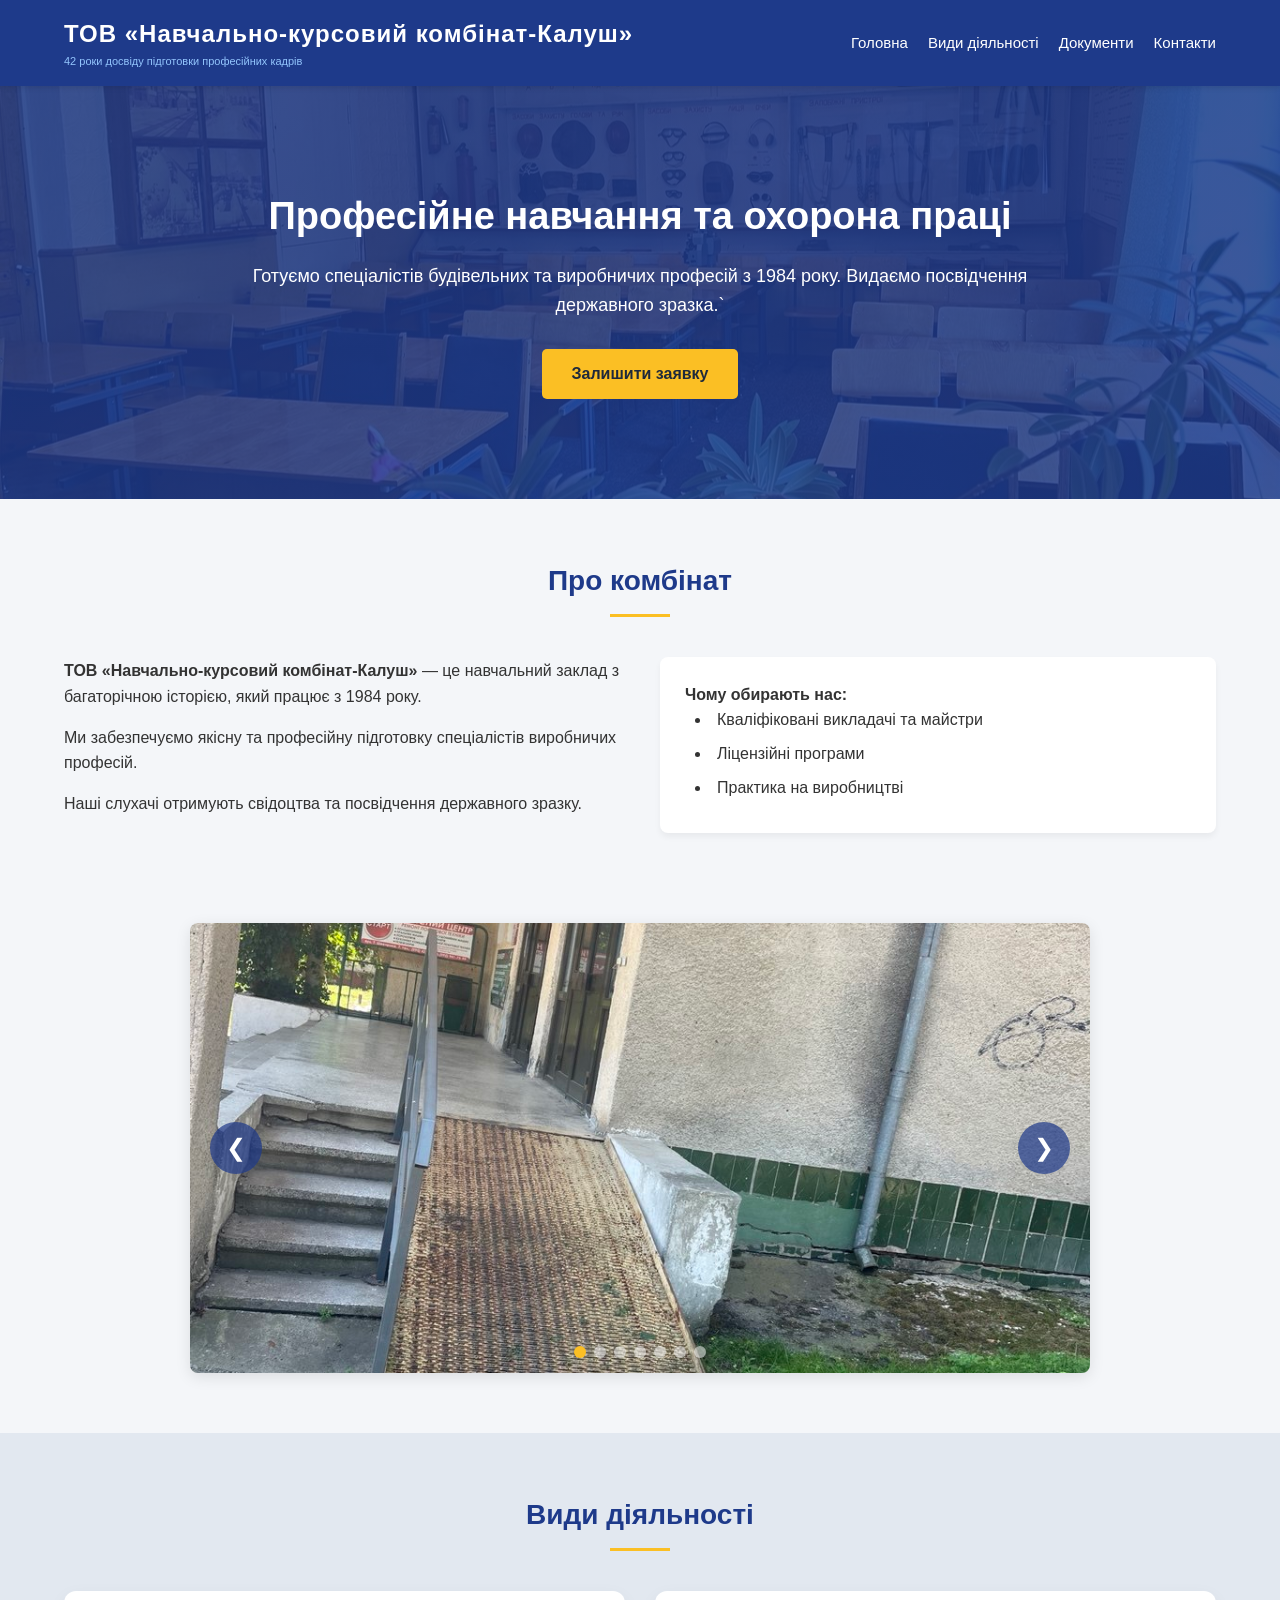
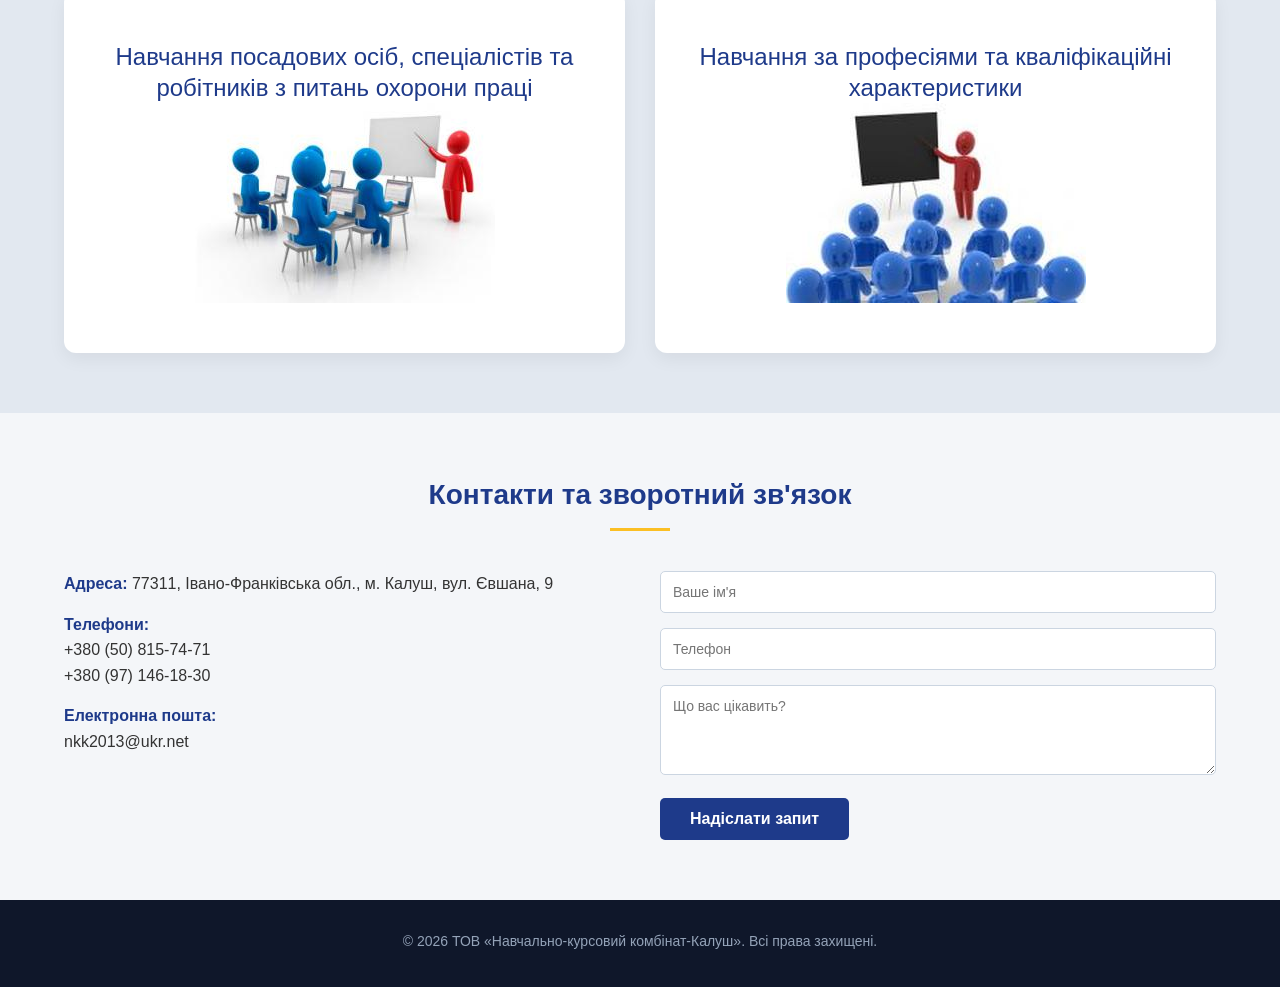
==== index.html @ 24029d6a "Add files via upload" ====
<!DOCTYPE html>
<html lang="uk">
<head>
    <meta charset="UTF-8">
    <meta name="viewport" content="width=device-width, initial-scale=1.0">
    <title>ТОВ «Навчально-курсовий комбінат-Калуш»</title>
    <link rel="stylesheet" href="style.css">
</head>
<body>

    <header id="home">
        <div class="container header-content">
            <div class="logo">
                <h1>ТОВ «Навчально-курсовий комбінат-Калуш»</h1>
                <p>42 роки досвіду підготовки професійних кадрів</p>
            </div>
            <nav>
                <ul>
                    <li><a href="index.html">Головна</a></li>
                    <li><a href="index.html#services">Види діяльності</a></li>
                    <li><a href="documents.html">Документи</a></li>
                    <li><a href="index.html#contacts">Контакти</a></li>
                </ul>
            </nav>
        </div>
    </header>

    <section class="hero">
        <div class="container">
            <h2>Професійне навчання та охорона праці</h2>
            <p>Готуємо спеціалістів будівельних та виробничих професій з 1984 року. Видаємо посвідчення державного зразка.`</p>
            <a href="#contacts" class="btn">Залишити заявку</a>
        </div>
    </section>

    <section id="about" class="section">
        <div class="container">
            <h2 class="section-title">Про комбінат</h2>
            <div class="about-grid">
                <div class="about-text">
                    <p><strong>ТОВ «Навчально-курсовий комбінат-Калуш»</strong> — це навчальний заклад з багаторічною історією, який працює з 1984 року.</p>
                    <p>Ми забезпечуємо якісну та професійну підготовку спеціалістів виробничих професій.</p>
                    <p>Наші слухачі отримують свідоцтва та посвідчення державного зразку.</p>
                </div>
                <div class="about-card">
                    <p><strong>Чому обирають нас:</strong></p>
                    <ul>
                        <li>Кваліфіковані викладачі та майстри</li>
                        <li>Ліцензійні програми</li>
                        <li>Практика на виробництві</li>
                    </ul>
                </div>
            </div>
        </div>
    </section>

    <section class="carousel-section">
        <div class="container">
            <div class="carousel-container">
                <div class="carousel-slide">
                    <img src="images/photo_2026-07-14_14-27-04.jpg">
                    <img src="images/photo_2026-07-14_14-27-09.jpg">
                    <img src="images/photo_2026-07-14_14-27-13.jpg">
                    <img src="images/photo_2026-07-14_14-27-16.jpg">
                    <img src="images/photo_2026-07-14_14-27-20.jpg">
                    <img src="images/photo_2026-07-14_14-27-23.jpg">
                    <img src="images/photo_2026-07-14_14-27-26.jpg">
                </div>
                
                <button class="carousel-btn prev-btn">&#10094;</button>
                <button class="carousel-btn next-btn">&#10095;</button>
                
                <div class="carousel-dots">
                    <span class="dot active"></span>
                    <span class="dot"></span>
                    <span class="dot"></span>
                    <span class="dot"></span>
                    <span class="dot"></span>
                    <span class="dot"></span>
                    <span class="dot"></span>
                </div>
            </div>
        </div>
    </section>

    <script>
    const slide = document.querySelector('.carousel-slide');
    const images = document.querySelectorAll('.carousel-slide img');
    const prevBtn = document.querySelector('.prev-btn');
    const nextBtn = document.querySelector('.next-btn');
    const dots = document.querySelectorAll('.dot');

    let counter = 0;
    const size = 100; // зміщення у відсотках

    function updateCarousel() {
        slide.style.transform = 'translateX(' + (-size * counter) + '%)';
        dots.forEach(dot => dot.classList.remove('active'));
        if (dots[counter]) {
            dots[counter].classList.add('active');
        }
    }

    nextBtn.addEventListener('click', () => {
        if (counter >= images.length - 1) {
            counter = 0;
        } else {
            counter++;
        }
        updateCarousel();
    });

    prevBtn.addEventListener('click', () => {
        if (counter <= 0) {
            counter = images.length - 1;
        } else {
            counter--;
        }
        updateCarousel();
    });

    // Кліки по точках працюють динамічно для будь-якої кількості
    dots.forEach((dot, index) => {
        dot.addEventListener('click', () => {
            counter = index;
            updateCarousel();
        });
    });

    // Автоперекручування кожні 5 секунд
    setInterval(() => {
        nextBtn.click();
    }, 5000);
</script>

    <section id="services" class="section services">
        <div class="container">
            <h2 class="section-title">Види діяльності</h2>
            <div class="services-grid">
                <a href="safety.html" class="service-card">
                    <p>Навчання посадових осіб, спеціалістів та робітників з питань охорони праці</p>
                    <img src="images/navchannya1.jpg">
                </a>
                <a href="profesii.html" class="service-card">
                    <p>Навчання за професіями та кваліфікаційні характеристики</p>
                    <img src="images/navchannya3.jpg">
                </a>
            </div>
        </div>
    </section>

    <section id="contacts" class="section">
        <div class="container">
            <h2 class="section-title">Контакти та зворотний зв'язок</h2>
            <div class="contact-info">
                <div class="info-block">
                    <p><strong>Адреса:</strong> 77311, Івано-Франківська обл., м. Калуш, вул. Євшана, 9</p>
                    <p><strong>Телефони:</strong> <br> +380 (50) 815-74-71 <br> +380 (97) 146-18-30</p>
                    <p><strong>Електронна пошта:</strong> <br> nkk2013@ukr.net</p>
                </div>
                <div class="contact-form">
                    <form action="https://api.web3forms.com/submit" method="POST" onsubmit="alert('Дякуємо! Наш менеджер звʼяжеться з вами.'); return false;">
                        <input type="text" placeholder="Ваше ім'я" required>
                        <input type="tel" placeholder="Телефон" required>
                        <textarea rows="4" placeholder="Що вас цікавить?" required></textarea>
                        <button type="submit">Надіслати запит</button>
                    </form>
                </div>
            </div>
        </div>
    </section>

    <footer>
        <div class="container">
            <p>&copy; 2026 ТОВ «Навчально-курсовий комбінат-Калуш». Всі права захищені.</p>
        </div>
    </footer>

</body>
</html>
---- style.css ----
/* Базові стилі та скидання */
* {
    margin: 0;
    padding: 0;
    box-sizing: border-box;
    font-family: 'Segoe UI', Tahoma, Geneva, Verdana, sans-serif;
}

body {
    background-color: #f4f6f9;
    color: #333;
    line-height: 1.6;
}

header {
    background-color: #1e3a8a;
    color: #fff;
    padding: 15px 0;
    position: sticky;
    top: 0;
    z-index: 1000;
    box-shadow: 0 2px 5px rgba(0,0,0,0.1);
}

.container {
    width: 90%;
    max-width: 1200px;
    margin: 0 auto;
}

.header-content {
    display: flex;
    justify-content: space-between;
    align-items: center;
}

.logo h1 {
    font-size: 24px;
    font-weight: bold;
    letter-spacing: 1px;
}

.logo p {
    font-size: 11px;
    color: #93c5fd;
}

nav ul {
    display: flex;
    list-style: none;
}

nav ul li {
    margin-left: 20px;
}

nav ul li a {
    color: #fff;
    text-decoration: none;
    font-size: 15px;
    transition: color 0.3s;
}

nav ul li a:hover {
    color: #93c5fd;
}

/* Герой-банер */
.hero {
    background: linear-gradient(rgba(30, 58, 138, 0.85), rgba(30, 58, 138, 0.85)), url('images/photo_2026-07-14_14-27-45.jpg') no-repeat center center/cover;
    color: #fff;
    padding: 100px 0;
    text-align: center;
}

.hero h2 {
    font-size: 38px;
    margin-bottom: 15px;
}

.hero p {
    font-size: 18px;
    max-width: 800px;
    margin: 0 auto 30px auto;
}

.btn {
    display: inline-block;
    background-color: #fbbf24;
    color: #1e293b;
    padding: 12px 30px;
    text-decoration: none;
    font-weight: bold;
    border-radius: 5px;
    transition: background 0.3s;
}

.btn:hover {
    background-color: #f59e0b;
}

/* Про нас */
.section {
    padding: 60px 0;
}

.section-title {
    text-align: center;
    font-size: 28px;
    margin-bottom: 40px;
    color: #1e3a8a;
    position: relative;
}

.section-title::after {
    content: '';
    display: block;
    width: 60px;
    height: 3px;
    background-color: #fbbf24;
    margin: 10px auto 0 auto;
}

.about-grid {
    display: grid;
    grid-template-columns: 1fr 1fr;
    gap: 40px;
    align-items: center;
}

.about-text p {
    margin-bottom: 15px;
    font-size: 16px;
}

.about-card {
    background-color: #fff;
    padding: 25px;
    border-radius: 8px;
    box-shadow: 0 4px 6px rgba(0,0,0,0.05);
}

.about-card ul {
    list-style-position: inside;
    margin-left: 10px;
}

.about-card ul li {
    margin-bottom: 8px;
}

/* Напрямки навчання */
.services {
    background-color: #e2e8f0;
}

.services-grid {
    display: grid;
    grid-template-columns: repeat(auto-fit, minmax(350px, 1fr));
    gap: 30px;
}

.service-card {
    background-color: #fff;
    padding: 50px 40px;
    border-radius: 12px;
    box-shadow: 0 6px 18px rgba(0, 0, 0, 0.06);
    transition: transform 0.3s cubic-bezier(0.25, 1, 0.5, 1), box-shadow 0.3s ease;
    text-decoration: none !important; /* примусово прибирає підкреслення */
    display: flex;
    flex-direction: column;
    justify-content: center;
    align-items: center;
    text-align: center;
    min-height: 220px;
}

.service-card:hover {
    transform: translateY(-8px);
    box-shadow: 0 12px 28px rgba(0, 0, 0, 0.12);
}

/* Цей селектор спрацює на будь-який текст всередині картки, навіть якщо там немає h3 */
.service-card {
    color: #1e3a8a;      /* фірмовий синій колір */
    font-size: 24px;     /* великий розмір шрифту */
    font-weight: 500;    /* жирний */
    line-height: 1.3;
    text-decoration: none;
}

/* Контакти */
.contact-info {
    display: grid;
    grid-template-columns: 1fr 1fr;
    gap: 40px;
}

.info-block p {
    margin-bottom: 15px;
    font-size: 16px;
}

.info-block strong {
    color: #1e3a8a;
}

.contact-form input, .contact-form textarea {
    width: 100%;
    padding: 12px;
    margin-bottom: 15px;
    border: 1px solid #cbd5e1;
    border-radius: 5px;
    font-size: 14px;
}

.contact-form button {
    background-color: #1e3a8a;
    color: #fff;
    border: none;
    padding: 12px 30px;
    font-size: 16px;
    font-weight: bold;
    border-radius: 5px;
    cursor: pointer;
    transition: background 0.3s;
}

.contact-form button:hover {
    background-color: #1d4ed8;
}

/* Футер */
footer {
    background-color: #0f172a;
    color: #94a3b8;
    padding: 30px 0;
    text-align: center;
    font-size: 14px;
}

footer p {
    margin-bottom: 5px;
}

/* Адаптивність */
@media (max-width: 768px) {
    .header-content {
        flex-direction: column;
        text-align: center;
    }
    nav ul {
        margin-top: 15px;
    }
    nav ul li {
        margin: 0 10px;
    }
    .about-grid, .contact-info {
        grid-template-columns: 1fr;
    }
    .hero h2 {
        font-size: 28px;
    }
}

/* Стилі для каруселі */
.carousel-section {
    padding: 30px 0 60px 0; /* невеликі відступи між блоками */
    background-color: #f4f6f9;
}

.carousel-container {
    position: relative;
    max-width: 900px; /* максимальна ширина слайдера на екрані */
    margin: 0 auto;
    overflow: hidden;
    border-radius: 8px;
    box-shadow: 0 4px 15px rgba(0, 0, 0, 0.1);
}

.carousel-slide {
    display: flex;
    width: 100%;
    transition: transform 0.5s ease-in-out;
}

.carousel-slide img {
    width: 100%;
    min-width: 100%;
    height: 450px; /* висота картинок */
    object-fit: cover; /* щоб картинки не стискалися, а красиво обрізалися під розмір */
    display: block;
}

/* Кнопки Назад / Вперед */
.carousel-btn {
    position: absolute;
    top: 50%;
    transform: translateY(-50%);
    background-color: rgba(30, 58, 138, 0.7); /* синій колір бренду з прозорістю */
    color: white;
    border: none;
    font-size: 24px;
    padding: 12px 16px;
    cursor: pointer;
    border-radius: 50%;
    transition: background-color 0.3s;
    z-index: 10;
}

.carousel-btn:hover {
    background-color: rgba(30, 58, 138, 0.9);
}

.prev-btn {
    left: 20px;
}

.next-btn {
    right: 20px;
}

/* Точки під слайдами */
.carousel-dots {
    position: absolute;
    bottom: 15px;
    left: 50%;
    transform: translateX(-50%);
    display: flex;
    gap: 8px;
}

.dot {
    width: 12px;
    height: 12px;
    background-color: rgba(255, 255, 255, 0.5);
    border-radius: 50%;
    cursor: pointer;
    transition: background-color 0.3s;
}

.dot.active, .dot:hover {
    background-color: #fbbf24; /* золотистий акцентний колір */
}

/* Адаптивність для мобільних */
@media (max-width: 768px) {
    .carousel-slide img {
        height: 250px; /* менша висота для зручності на телефонах */
    }
    .carousel-btn {
        font-size: 18px;
        padding: 8px 12px;
    }
}

/* Стилі для сторінки з таблицею */
.table-container {
    width: 100%;
    overflow-x: auto; /* дозволяє скролити таблицю на мобільних */
    margin-top: 20px;
    background: #fff;
    border-radius: 8px;
    box-shadow: 0 4px 6px rgba(0,0,0,0.05);
}

.program-table {
    width: 100%;
    border-collapse: collapse;
    font-size: 16px;
    text-align: center;
}

.program-table th {
    background-color: #1e3a8a;
    color: #fff;
    padding: 15px 10px;
    font-weight: 600;
}

.program-table td {
    padding: 15px 10px;
    border-bottom: 1px solid #cbd5e1;
    color: #333;
}

.program-table tbody tr:hover {
    background-color: #f8fafc; /* легке підсвічування рядка */
}

.program-table .text-left {
    text-align: left;
    padding-left: 20px;
}

.program-table small {
    color: #64748b;
    font-size: 13px;
    display: block;
    margin-top: 4px;
}

@media (max-width: 768px) {
    .program-table {
        font-size: 14px; /* трохи менший шрифт на телефонах */
    }
    .program-table th, .program-table td {
        padding: 10px 8px;
    }
}

/* Стилі для сторінки документів */
.docs-list {
    max-width: 800px;
    margin: 0 auto;
    display: flex;
    flex-direction: column;
    gap: 15px;
}

.doc-item {
    background-color: #fff;
    padding: 20px;
    border-radius: 8px;
    box-shadow: 0 4px 6px rgba(0,0,0,0.03);
    display: flex;
    align-items: center;
    justify-content: space-between;
    transition: transform 0.2s;
}

.doc-item:hover {
    transform: translateX(5px);
}

.doc-icon {
    font-size: 30px;
    margin-right: 20px;
}

.doc-info {
    flex-grow: 1;
}

.doc-info h3 {
    font-size: 18px;
    color: #1e3a8a;
    margin-bottom: 4px;
}

.doc-info p {
    font-size: 13px;
    color: #64748b;
}

.doc-btn {
    background-color: #f1f5f9;
    color: #1e3a8a;
    padding: 10px 20px;
    border-radius: 5px;
    text-decoration: none;
    font-weight: bold;
    font-size: 14px;
    transition: background 0.3s, color 0.3s;
}

.doc-btn:hover {
    background-color: #1e3a8a;
    color: #fff;
}

@media (max-width: 600px) {
    .doc-item {
        flex-direction: column;
        text-align: center;
        gap: 15px;
    }
    .doc-icon {
        margin-right: 0;
    }
    .doc-btn {
        width: 100%;
    }
}
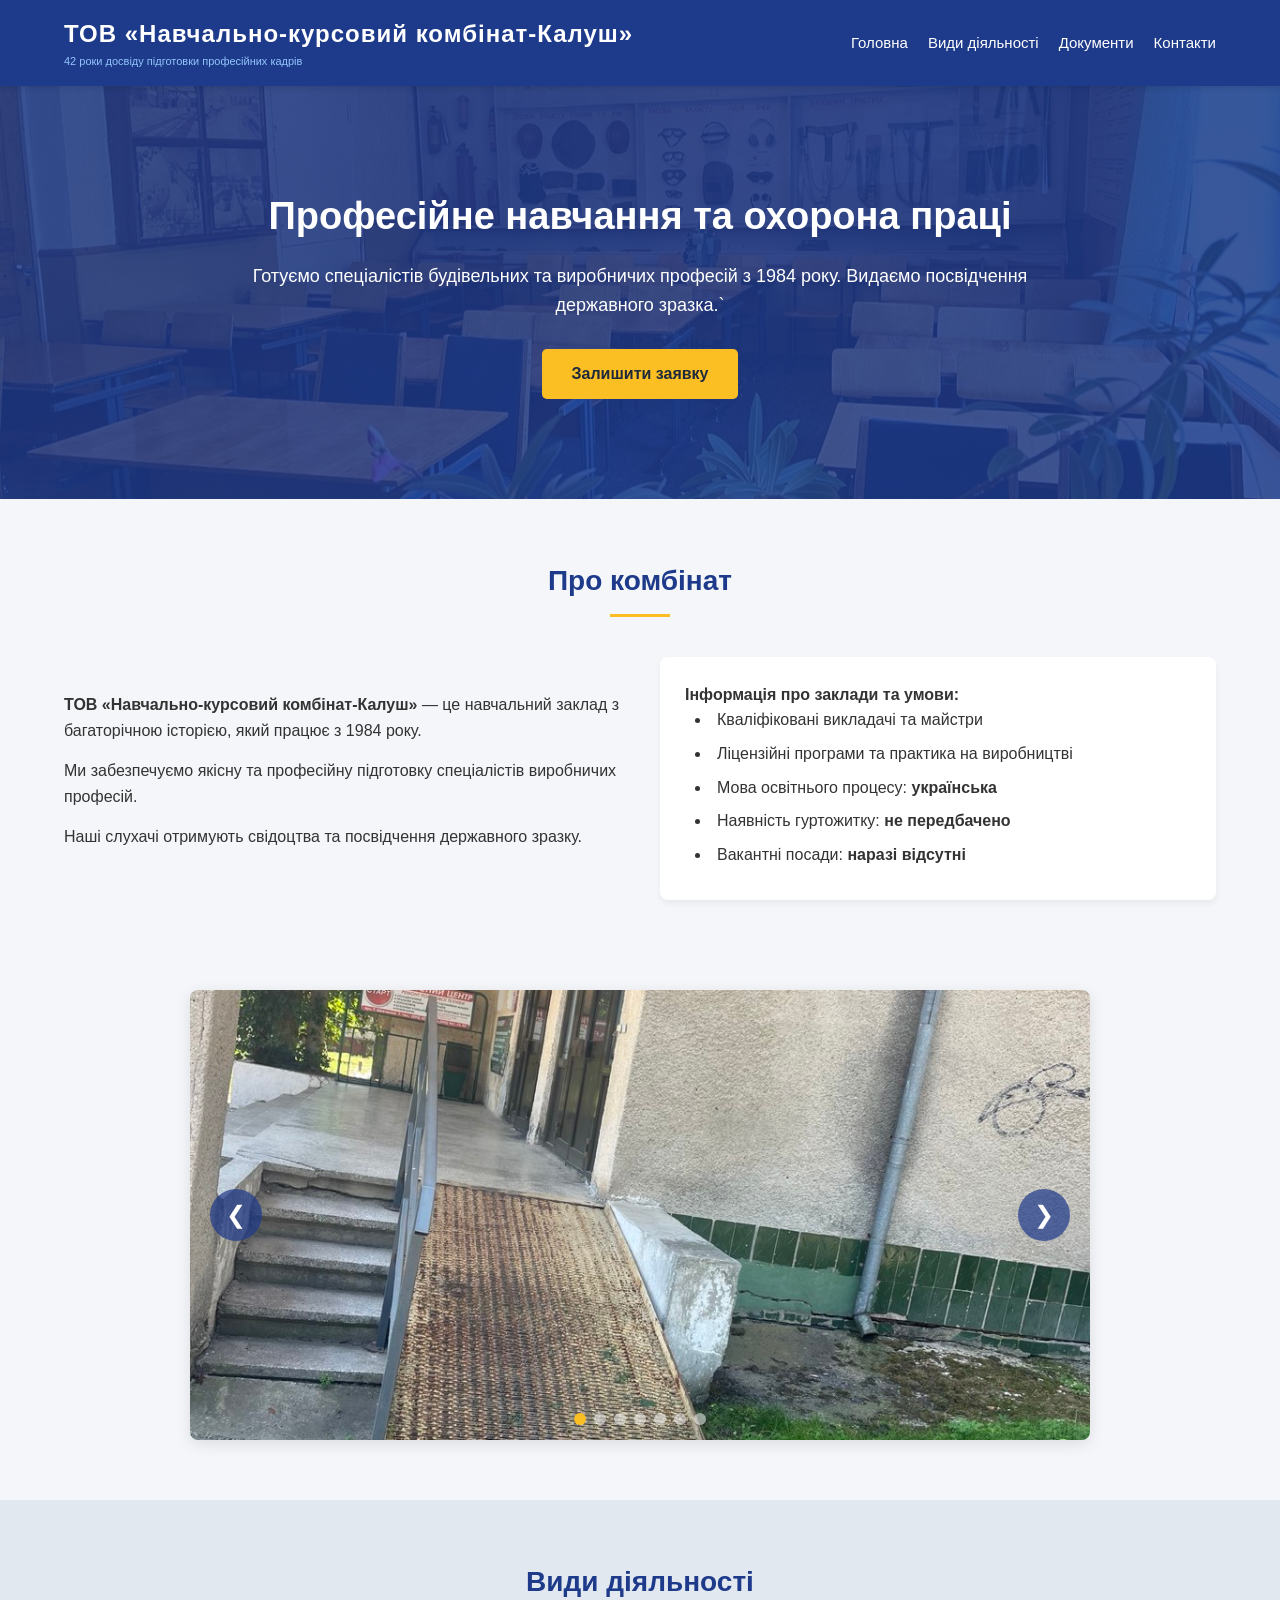
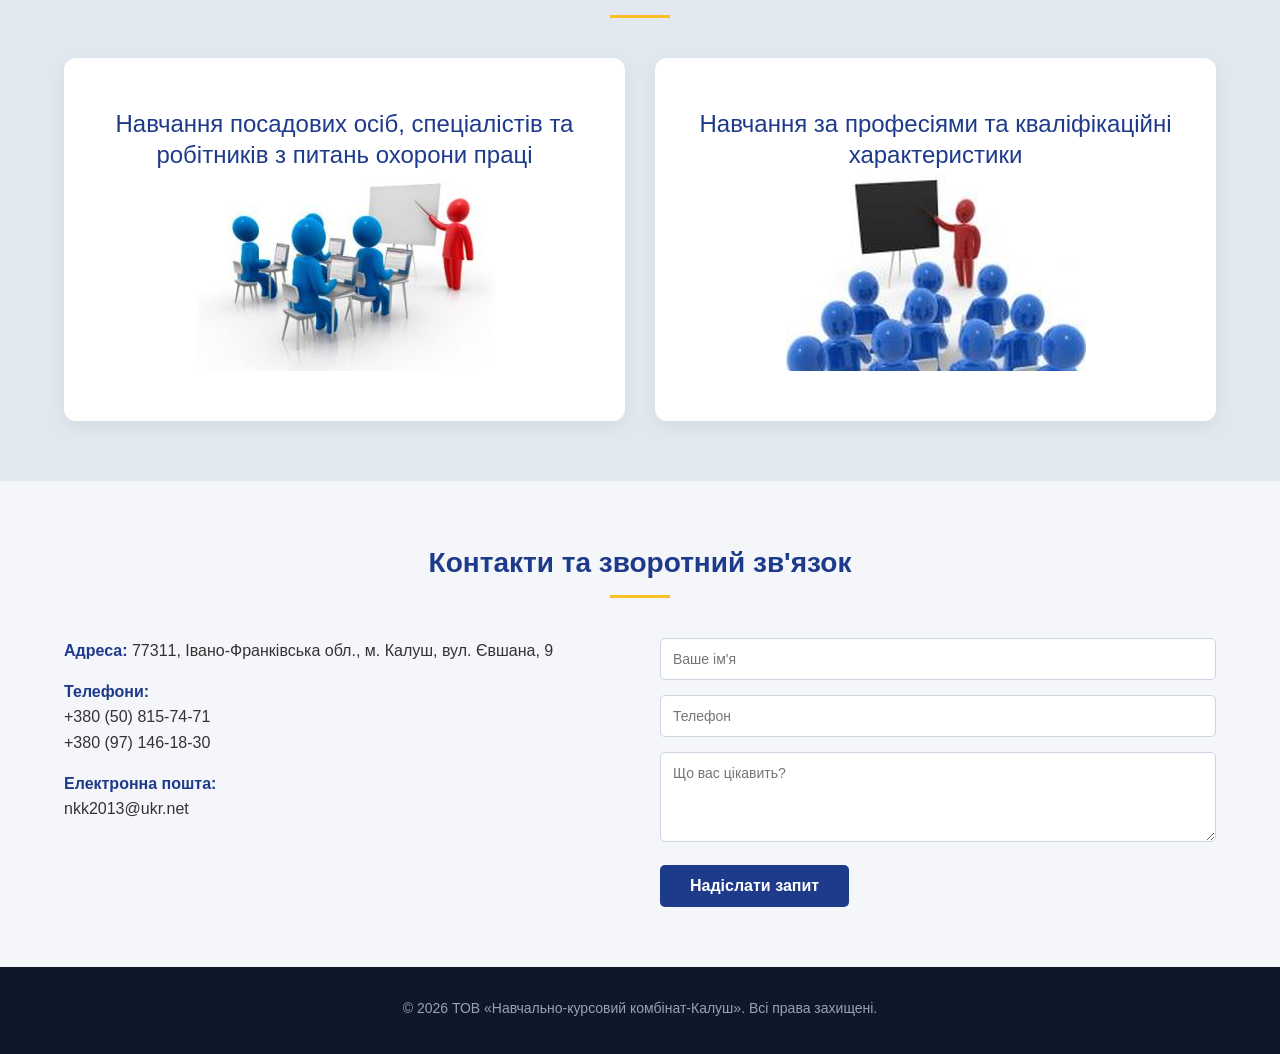
==== commit 76a4a5c3: "Update index.html" ====
--- a/index.html
+++ b/index.html
@@ -5,6 +5,7 @@
     <meta name="viewport" content="width=device-width, initial-scale=1.0">
     <title>ТОВ «Навчально-курсовий комбінат-Калуш»</title>
     <link rel="stylesheet" href="style.css">
+    <meta name="google-site-verification" content="yyRXtI2dF5qd5t0nYqB0obxaCy9lmqM89bQ2jPFMCGU" />
 </head>
 <body>
 
@@ -43,11 +44,13 @@
                     <p>Наші слухачі отримують свідоцтва та посвідчення державного зразку.</p>
                 </div>
                 <div class="about-card">
-                    <p><strong>Чому обирають нас:</strong></p>
+                    <p><strong>Інформація про заклади та умови:</strong></p>
                     <ul>
                         <li>Кваліфіковані викладачі та майстри</li>
-                        <li>Ліцензійні програми</li>
-                        <li>Практика на виробництві</li>
+                        <li>Ліцензійні програми та практика на виробництві</li>
+                        <li>Мова освітнього процесу: <strong>українська</strong></li>
+                        <li>Наявність гуртожитку: <strong>не передбачено</strong></li>
+                        <li>Вакантні посади: <strong>наразі відсутні</strong></li>
                     </ul>
                 </div>
             </div>
@@ -177,4 +180,4 @@
     </footer>
 
 </body>
-</html>+</html>
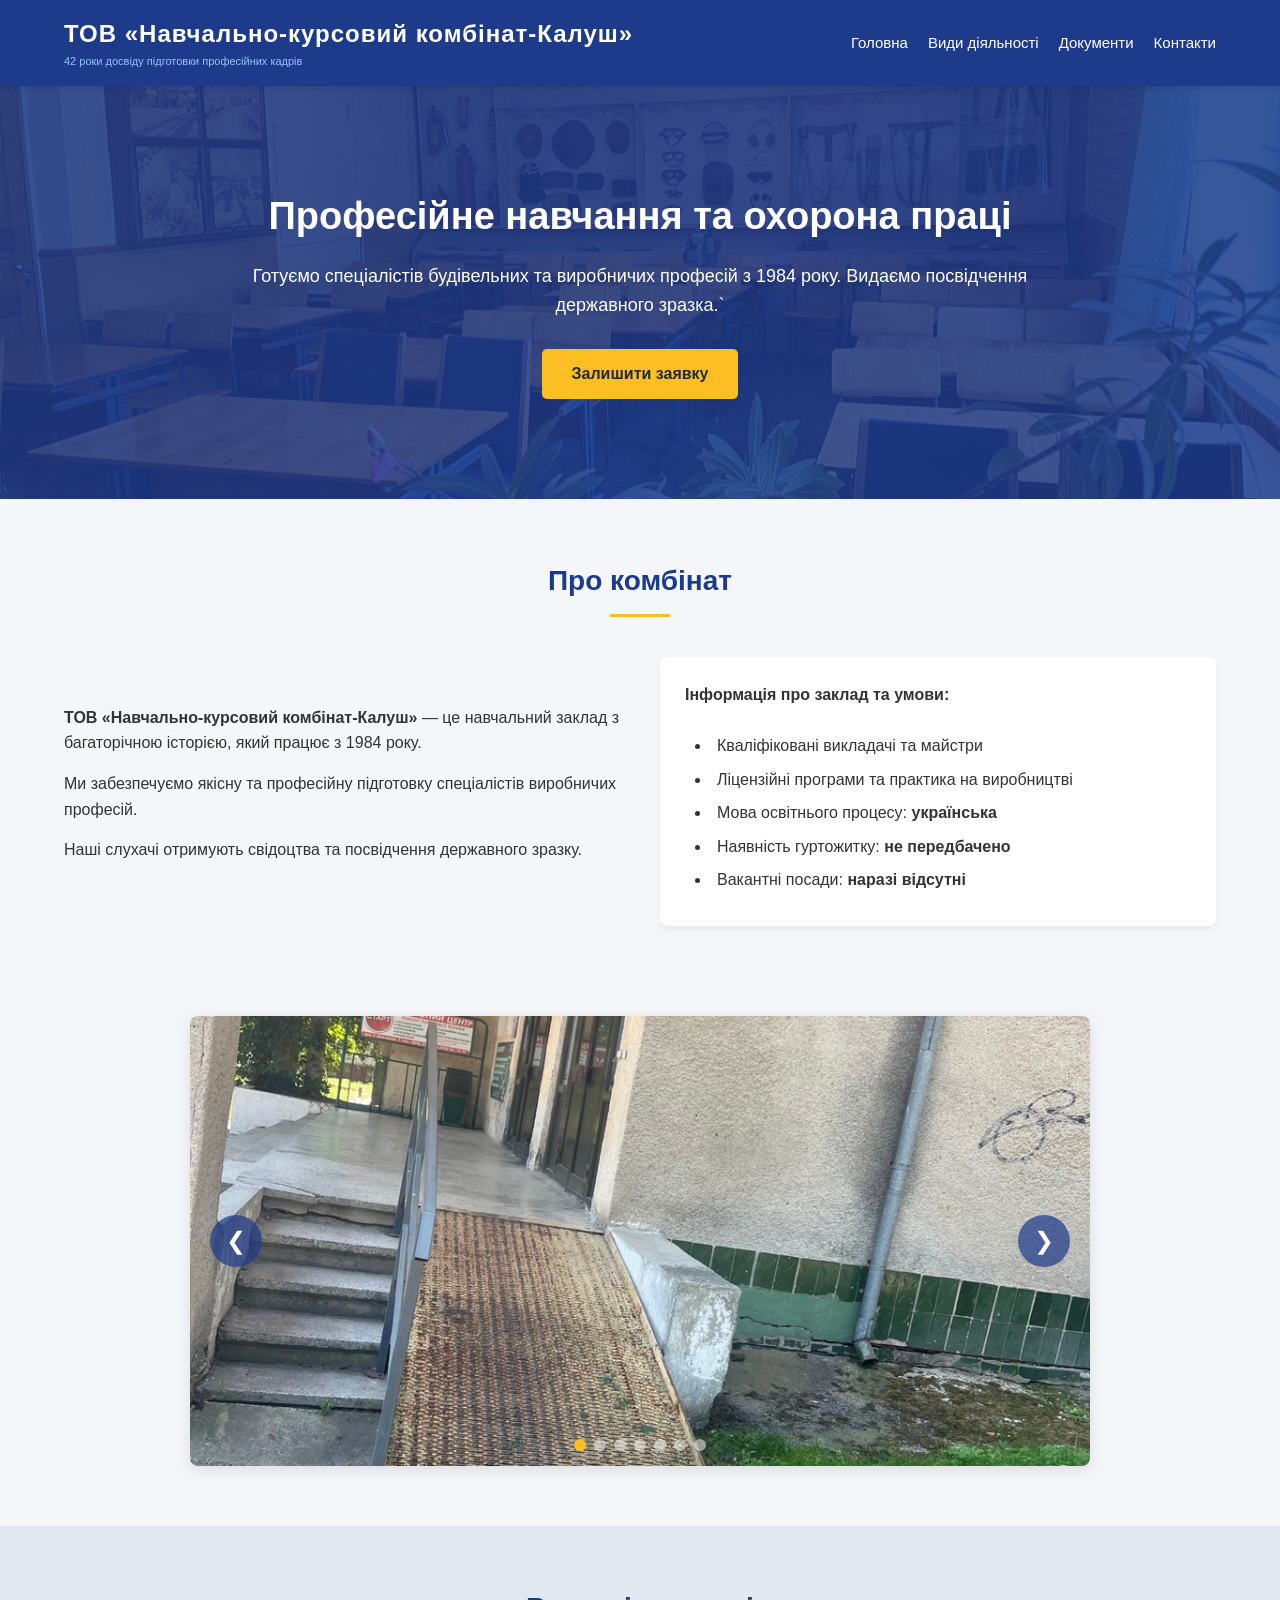
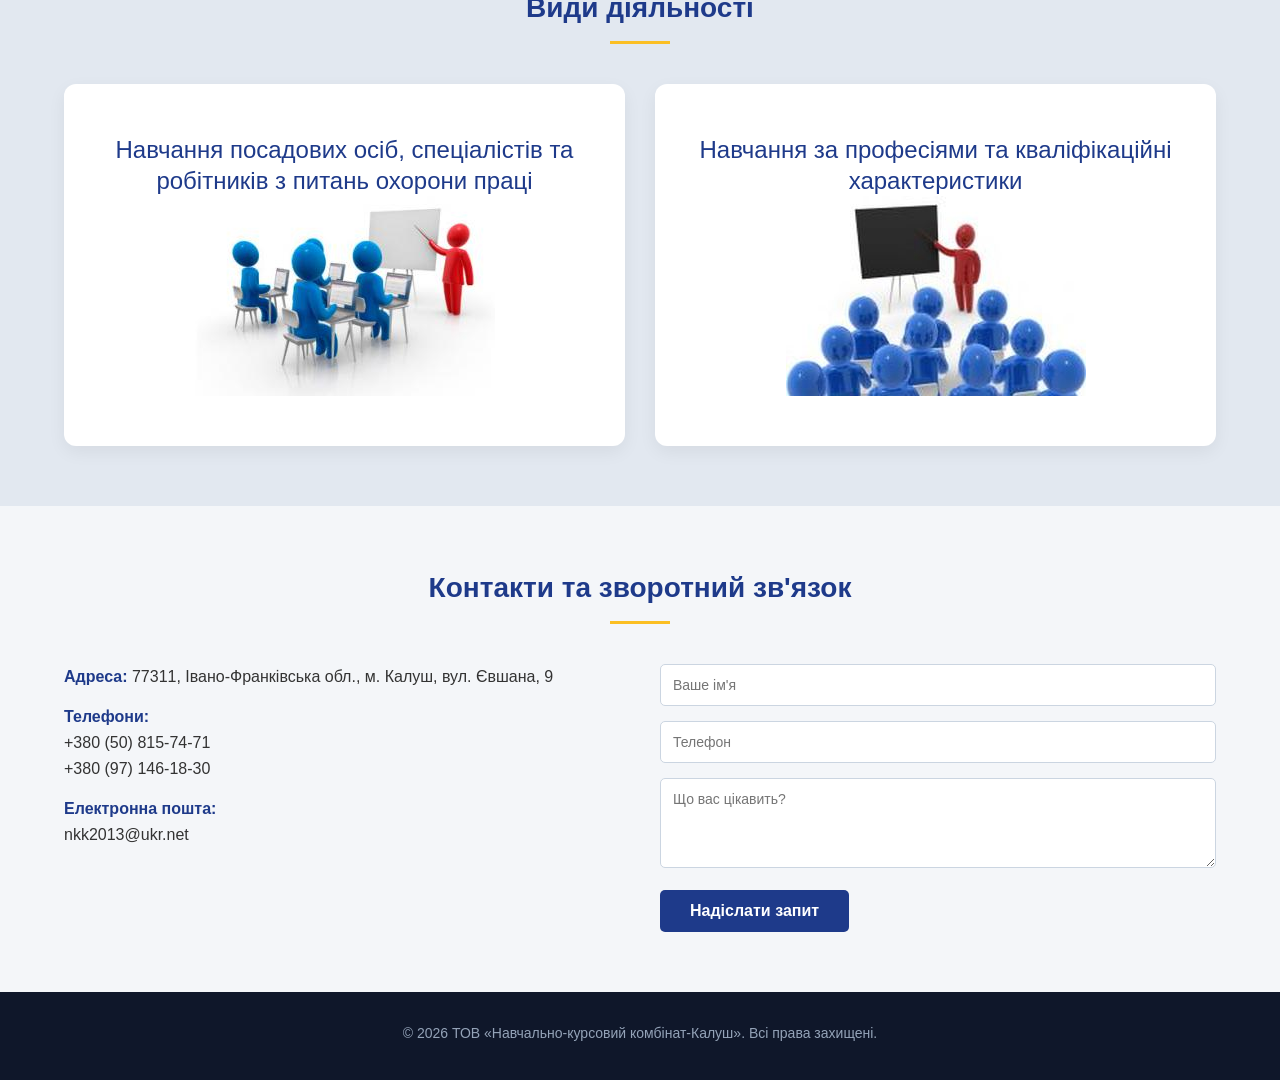
==== commit 653796f8: "Fix HTML encoding issues in index.html" ====
--- a/index.html
+++ b/index.html
@@ -44,7 +44,7 @@
                     <p>Наші слухачі отримують свідоцтва та посвідчення державного зразку.</p>
                 </div>
                 <div class="about-card">
-                    <p><strong>Інформація про заклади та умови:</strong></p>
+                    <p><strong>Інформація про заклад та умови:</strong></p><br>
                     <ul>
                         <li>Кваліфіковані викладачі та майстри</li>
                         <li>Ліцензійні програми та практика на виробництві</li>
